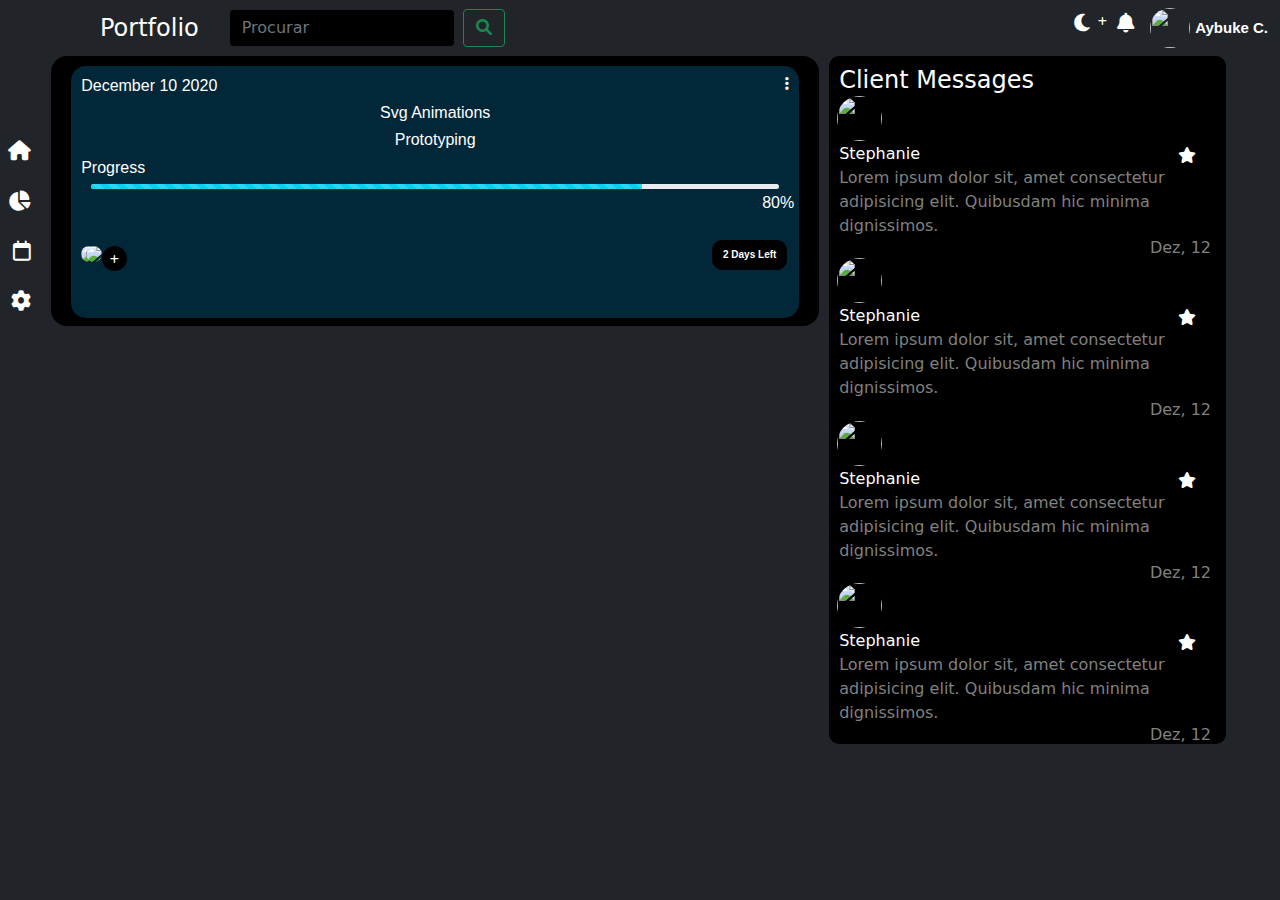
==== azul.html @ 4f0dfffb "atividade-pagina" ====
<!DOCTYPE html>
<html lang="pt-BR">
<head>
    <link rel="stylesheet" href="https://cdnjs.cloudflare.com/ajax/libs/font-awesome/6.0.0/css/all.min.css">
    <link rel="stylesheet" href="css/bootstrap.css">
    <link rel="stylesheet" href="css/estiloazul.css">
    <meta charset="UTF-8">
    <meta http-equiv="X-UA-Compatible" content="IE=edge">
    <meta name="viewport" content="width=device-width, initial-scale=1.0">
    <title>Exercicio</title>
</head>
<body>
    <nav id="cabecalho-dois" class="navbar navbar-dark bg-dark">
        <form class="d-flex">
            <h4 id="port">Portfolio</h4>
            <input class="form-control me-2" type="search" placeholder="Procurar" aria-label="Procurar">
            <button class="btn btn-outline-success" type="submit"><font style="vertical-align: inherit;"><font style="vertical-align: inherit;"><i class="fas fa-search"></i></font></font></button>
        </form>
        <ul class="nav justify-content-end">
            <li class="nav-item">
                <a class="nav-link-esquerda" href="#"><i class="fas fa-moon"></i></a>
            </li>
            <li class="nav-item">
                <a class="nav-link-meio-meio" href="#"><i class="fas fa-plus"></i></a>
            </li>
            <li class="nav-item">
              <a class="nav-link-direita" href="#"><i class="fas fa-bell"></i></a>
            </li>
            <li id="perfil" class="nav-item">
                <img id="imagem-portfolio" src="https://amascoteria.com.br/wp-content/uploads/2019/11/mascote-personagem-3d-Abor_Expressao_8-600x600.jpg">
              <a class="nav-link-name">Aybuke C.</a>
            </li>
          </ul>
      </nav>
    <div id="geral-centro">
        <div id="cabecalho">
            <a class="nav-link-primeiro" href="index.html"><i class="fas fa-home"></i></a>
            <a class="nav-link-meio" href="#"><i class="fas fa-chart-pie"></i></a>
            <a class="nav-link-meio" href="#"><i class="far fa-calendar"></i></a>
            <a class="nav-link-meio" href="#"><i class="fas fa-cog"></i></a>
        </div>
    <div id="geral_meio">
            <div id="geral-blocos">
                <a href="azul.html">
                <div id="bloco-azul">
                    <div id="december">
                        <h6>December 10 2020</h6>
                        <i class="fa-solid fa-ellipsis-vertical"></i>
                    </div>
                    <div id="WP">
                        <h6>Svg Animations</h6>
                        <h6>Prototyping</h6>
                    </div>
                    <div>
                        <h6 id="progress">Progress</h6>
                        <div class="progress">
                            <div id="bar" class="progress-bar-azul progress-bar-striped progress-bar-animated" role="progressbar" aria-valuenow="75" aria-valuemin="0" aria-valuemax="100" style="width: 80%"></div>
                        </div>
                        <h6 id="porcentagem">80%</h6>
                    </div>
                    <div id="input-bloco">
                        <img id="imagem-bloco" src="https://amascoteria.com.br/wp-content/uploads/2019/11/mascote-personagem-3d-Abor_Expressao_8-600x600.jpg">
                        <img id="imagem-bloco-dois" src="https://amascoteria.com.br/wp-content/uploads/2019/11/mascote-personagem-3d-Abor_Expressao_8-600x600.jpg">
                        <a class="emote-bloco" href="#"><i class="fas fa-plus"></i></a>
                    </div>
                        <div id="botao">
                            <input id="botao-bloco" type="button" value="2 Days Left">
                        </div>
                    </div>
                </a>
            </div>
        </div>
        <div id="direito">
            <div>
                <h4 id="client">Client Messages</h4>
            </div>
            <div id="comentario-um">
                <img id="imagem-direito" src="https://amascoteria.com.br/wp-content/uploads/2019/11/mascote-personagem-3d-Abor_Expressao_8-600x600.jpg"> 
                <div id="stepmais">
                    <div>
                        <h6 id="step">Stephanie</h6> 
                    </div>
                    <div>
                        <i id="estrela" class="fas fa-star"></i>
                    </div>
                </div>
                <p>Lorem ipsum dolor sit, amet consectetur adipisicing elit. Quibusdam hic minima dignissimos.</p>
                <h6 id="dez">Dez, 12</h6>
            </div>
            <div id="comentario-um">
                <img id="imagem-direito" src="https://amascoteria.com.br/wp-content/uploads/2019/11/mascote-personagem-3d-Abor_Expressao_8-600x600.jpg"> 
                <div id="stepmais">
                    <div>
                        <h6 id="step">Stephanie</h6> 
                    </div>
                    <div>
                        <i id="estrela" class="fas fa-star"></i>
                    </div>
                </div>
                <p>Lorem ipsum dolor sit, amet consectetur adipisicing elit. Quibusdam hic minima dignissimos.</p>
                <h6 id="dez">Dez, 12</h6>
            </div>
            <div id="comentario-um">
                <img id="imagem-direito" src="https://amascoteria.com.br/wp-content/uploads/2019/11/mascote-personagem-3d-Abor_Expressao_8-600x600.jpg"> 
                <div id="stepmais">
                    <div>
                        <h6 id="step">Stephanie</h6> 
                    </div>
                    <div>
                        <i id="estrela" class="fas fa-star"></i>
                    </div>
                </div>
                <p>Lorem ipsum dolor sit, amet consectetur adipisicing elit. Quibusdam hic minima dignissimos.</p>
                <h6 id="dez">Dez, 12</h6>
            </div>
            <div id="comentario-um">
                <img id="imagem-direito" src="https://amascoteria.com.br/wp-content/uploads/2019/11/mascote-personagem-3d-Abor_Expressao_8-600x600.jpg"> 
                <div id="stepmais">
                    <div>
                        <h6 id="step">Stephanie</h6> 
                    </div>
                    <div>
                        <i id="estrela" class="fas fa-star"></i>
                    </div>
                </div>
                <p>Lorem ipsum dolor sit, amet consectetur adipisicing elit. Quibusdam hic minima dignissimos.</p>
                <h6 id="dez">Dez, 12</h6>
            </div>
        </div>
    </div>
</body>
</html>
---- css/estiloazul.css ----
*{
    padding: 0;
    margin: 0;
}

body {
    background-color: #212529;
}

#cabecalho {
    background: #212529;
    display: flex;
    flex-direction: column;
    flex-wrap: nowrap;
    align-items: flex-end;
    width: 5%;
    /* height: 94.1vh; */
}
.nav-link-meio {
    color:white;
    font-size: 20px;
    margin: 10px 20px 10px 0px;
}

.nav-link-primeiro {
    color:white;
    font-size: 20px;
    margin: 80px 20px 10px 0px;
}

#port{
    color: white;
    margin: 0px 30px 0px 100px;
    display: flex;
    align-items: center;
}

.form-control {
    display: block;
    width: 100%;
    padding: 0.375rem 0.75rem;
    font-size: 1rem;
    font-weight: 400;
    line-height: 1.5;
    color: #ffffff;
    background-color: #000000;
    background-clip: padding-box;
    border: 1px solid #212529;
    -webkit-appearance: none;
    -moz-appearance: none;
    appearance: none;
    border-radius: 0.25rem;
    transition: border-color .15s ease-in-out,box-shadow .15s ease-in-out;
}

.nav-link-esquerda{
    color: white !important;
    font-size: 20px;
    margin: 0px 5px 0px 0px;
}

.nav-link-meio-meio {
    color: white !important;
    font-size: 10px;
    margin: 0px 10px 0px 0px;
}

.nav-link-direita {
    color: white !important;
    font-size: 20px;
    margin: 0px 15px 0px 0px;
}

#imagem-portfolio{
    border-radius: 50px;
    width: 40px;
    height: 40px;
}

a {
    color: white;
    text-decoration: inherit;
    font-size: 15px;
    font-family: arial;
    font-weight: 600;
    /* margin: 0px 12px 0px 0px; */
}

#perfil{
    margin: 0px 12px 0px 0px;
}

#PD {
    display: flex;
    justify-content: space-between;
}

#geral-centro{
    display: flex;
}

#geral_meio {
    background-color: black;
    color: white;
    width: 70%;
    height: 30vh;
    border-radius: 16px;
    padding: 10px;
}

#centro{
    display: flex;
    margin: 10px 10px 10px 10px;
}

#IPT{
    margin: 0px 15px 0px 0px;
}

#UPC{
    margin: 0px 15px 0px 0px;
}

#TPS{
    margin: 0px 10px 0px 0px;
}

#bloco-azul {
    background-color: rgba(4, 100, 145, 0.39);
    border-radius: 15px;
    width: 100%;
    height: 28vh;
    margin: 0px 10px 0px 10px;
}

.progress-bar-azul {
    display: flex;
    flex-direction: column;
    justify-content: center;
    overflow: hidden;
    color: #fff;
    text-align: center;
    white-space: nowrap;
    background-color: #08cef1;
    transition: width .6s ease;
}

#WP {
    display: flex;
    flex-direction: column;
    flex-wrap: nowrap;
    align-content: center;
    justify-content: center;
    align-items: center;
}

.progress {
    display: flex;
    height: 0.3rem;
    overflow: hidden;
    font-size: .75rem;
    background-color: #e9ecef;
    border-radius: 0.25rem;
    margin: 0px 20px 0px 20px;
}



#geral-blocos {
    display: flex;
    flex-wrap: wrap;
    flex-direction: row;
}

#progress{
    margin: 0px 0px 7px 10px;
}

#porcentagem {
    display: flex;
    justify-content: flex-end;
    margin: 4px 5px 34px 0px;
}

#december{
    display: flex;
    justify-content: space-between;
    margin: 10px 10px 0px 10px;
}

#imagem-bloco {
    width: 30px;
    border-radius: 50px;
    margin: 0px -15px 10px 10px;
}

#imagem-bloco-dois {
    width: 30px;
    border-radius: 50px;
    margin: 0px 0px 10px 0px;
}

#input-bloco{
    display: flex;
    align-items: center;
    align-content: center;
    flex-wrap: nowrap;
}

.emote-bloco{
    background: black;
    border-radius: 50px;
    width: 25px;
    height: 25px;
    display: flex;
    justify-content: center;
    align-items: center;
    font-size: 10px;
}

#botao {
    display: flex;
    flex-direction: row;
    justify-content: flex-end;
    margin: -32px 12px 10px 0px;
}

#botao-bloco{
    background-color: black;
    color: white;
    border: solid 1px black;
    border-radius: 10px;
    font-size: 10px;
    font-family: arial;
    font-weight: 600;
    width: 75px;
    height: 30px;
    display: flex;
    justify-content: center;
}

#icones-december{
    display: flex;
    justify-content: space-evenly;
    flex-direction: row;
}

#direito{
    background-color: black;
    margin: 0px 0px 0px 10px;
    border-radius: 10px;
    width: 23%;
}

#client{
    color: white;
    margin: 10px 0px 0px 10px;
}

#step{
    color: white;
}

#estrela{
    color: white;
}

#stepmais {
    display: flex;
    justify-content: space-between;
    flex-direction: row;
    width: 86%;
}

p {
    color: gray;
    margin: -25px 0px 0px 55px;
}

#imagem-direito {
    width: 45px;
    height: 45px;
    border-radius: 50px;
    margin: 1px 3px 3px 8px;
}

#comentario-um {
    display: flex;
    flex-direction: row;
    flex-wrap: wrap;
    width: 100%;
    margin: 20px 0px 0px 0px;
}

#dez {
    color: grey;
    display: flex;
    justify-content: flex-end;
    flex-wrap: nowrap;
    flex-direction: row;
    width: inherit;
    margin: 0px 15px 0px 0px;
}

@media (max-width: 1450px){
    p {
        color: gray;
        margin: -5px 0px 0px 10px;
    }
    #cabecalho {
        background: #212529;
        display: flex;
        flex-direction: column;
        flex-wrap: nowrap;
        align-items: flex-end;
        width: 4%;
    }
    #stepmais {
        display: flex;
        justify-content: space-between;
        flex-direction: row;
        width: 90%;
        margin: 0px 0px 0px 10px;
    }
    #comentario-um {
        display: flex;
        flex-direction: row;
        flex-wrap: wrap;
        width: 100%;
        margin: 0px 0px 0px 0px;
    }
    #geral_meio {
        background-color: black;
        color: white;
        width: 60%;
        border-radius: 16px;
        padding: 10px;
    }
    #direito {
        background-color: black;
        margin: 0px 0px 0px 10px;
        border-radius: 10px;
        width: 31%;
    }
}

@media (max-width: 1024px){
    p {
        color: gray;
        margin: -5px 0px 0px 10px;
    }
    #cabecalho {
        background: #212529;
        display: flex;
        flex-direction: column;
        flex-wrap: nowrap;
        align-items: flex-end;
        width: 6%;
        /* height: 94.1vh; */
    }
    #port {
        color: white;
        margin: 0px 30px 0px 70px;
        display: flex;
        align-items: center;
    }
    #stepmais {
        display: flex;
        justify-content: space-between;
        flex-direction: row;
        width: 90%;
        margin: 0px 0px 0px 10px;
    }
    #comentario-um {
        display: flex;
        flex-direction: row;
        flex-wrap: wrap;
        width: 100%;
        margin: 0px 0px 0px 0px;
    }
    #geral_meio {
        background-color: black;
        color: white;
        width: 60%;
        border-radius: 16px;
        padding: 10px;
    }
    #direito {
        background-color: black;
        margin: 0px 0px 0px 10px;
        border-radius: 10px;
        width: 29%;
    }
    .navbar {
        position: relative;
        display: flex;
        flex-wrap: wrap;
        align-items: center;
        justify-content: space-around;
        padding-top: 0.5rem;
        padding-bottom: 0.5rem;
    }
}

@media (max-width: 800px){
    #cabecalho {
        background: #212529;
        display: flex;
        flex-direction: column;
        flex-wrap: nowrap;
        align-items: flex-end;
        width: 8%;
        /* height: 94.1vh; */
    }
    #port {
        color: white;
        margin: 0px 30px 0px 70px;
        display: flex;
        align-items: center;
    }
    p {
        color: gray;
        margin: -5px 0px 0px 5px;
    }
    #stepmais {
        display: flex;
        justify-content: space-between;
        flex-direction: row;
        width: 85%;
        margin: 0px 0px 0px 10px;
    }
    #direito {
        background-color: black;
        margin: 0px 0px 0px 10px;
        border-radius: 10px;
        width: 27%;
    }   
}

@media (max-width: 425px){
    #direito {
        background-color: black;
        margin: 5px 0px 0px 0px;
        border-radius: 10px;
        width: 80%;
    }
    #geral-centro {
        display: flex;
        flex-direction: column;
        align-items: center;
    }
    #stepmais {
        display: flex;
        justify-content: space-between;
        flex-direction: row;
        width: 90%;
        margin: 0px 0px 0px 10px;
    }    
    #geral_meio {
        background-color: black;
        color: white;
        width: 80%;
        border-radius: 16px;
        padding: 10px;
    }
    #cabecalho {
        background: #212529;
        display: flex;
        flex-wrap: nowrap;
        width: 5%;
        /* height: 94.1vh; */
        flex-direction: row;
        align-items: baseline;
        justify-content: center;
    }
    p {
        color: gray;
        margin: 0px 0px 0px 10px;
    }
    #port {
        color: white;
        margin: 0px 15px 0px 0px;
        display: flex;
        align-items: center;
    }
    #cabecalho-dois{
        display: flex;
        align-content: center;
        justify-content: center;
        align-items: center;
    }
    #centro {
        display: flex;
        margin: 10px 0px 10px 0px;
        justify-content: center;
        flex-direction: column;
        align-items: flex-start;
    }
}
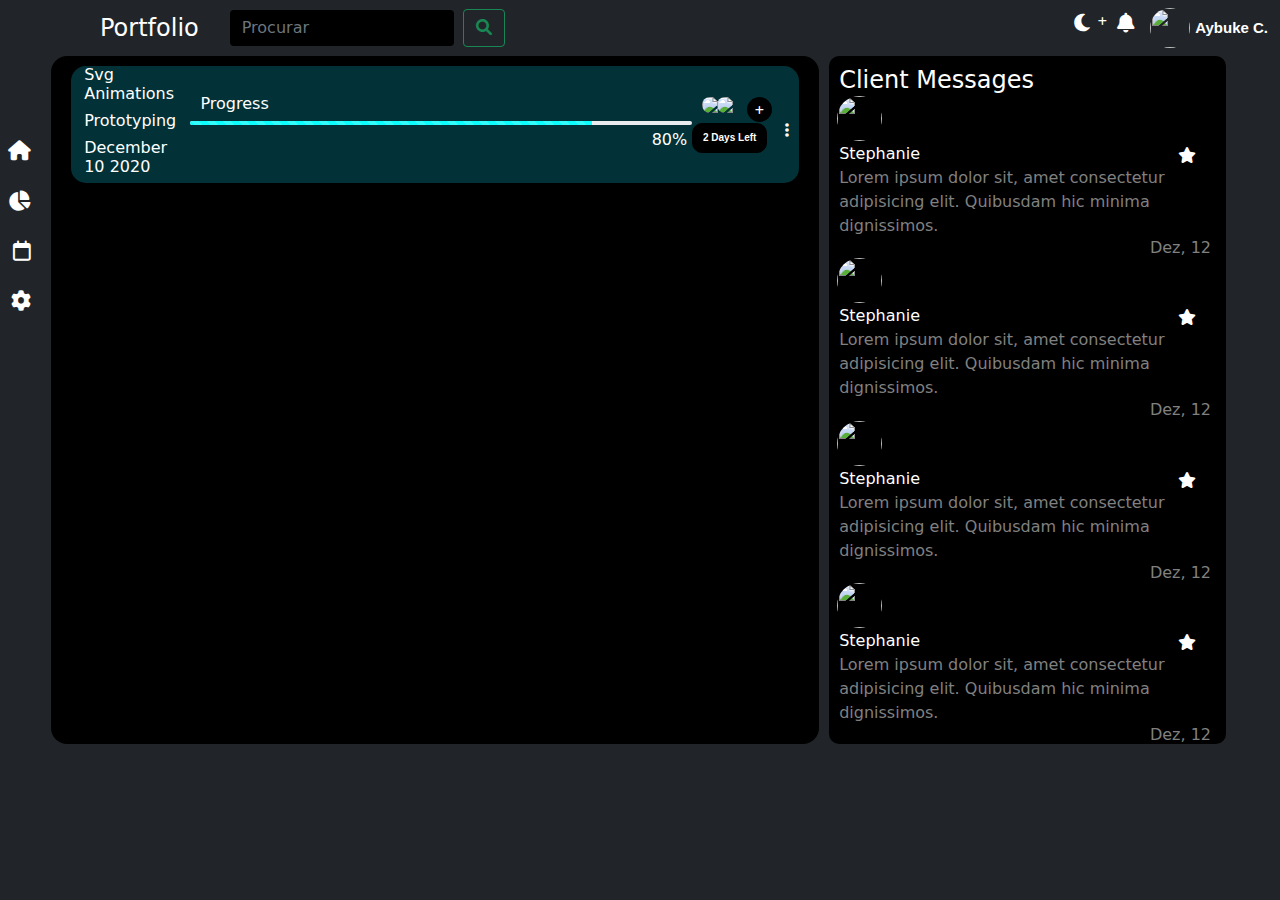
==== commit 461f46dd: "atividade-pagina" ====
--- a/azul.html
+++ b/azul.html
@@ -40,24 +40,21 @@
             <a class="nav-link-meio" href="#"><i class="fas fa-cog"></i></a>
         </div>
     <div id="geral_meio">
-            <div id="geral-blocos">
-                <a href="azul.html">
-                <div id="bloco-azul">
-                    <div id="december">
-                        <h6>December 10 2020</h6>
-                        <i class="fa-solid fa-ellipsis-vertical"></i>
+        <div id="geral-blocos">
+            <div id="bloco-laranja">
+                <div id="WP">
+                    <h6>Svg Animations</h6>
+                    <h6>Prototyping</h6>
+                    <h6>December 10 2020</h6>
+                </div>
+                <div id="geral_progress">
+                    <h6 id="progress">Progress</h6>
+                    <div class="progress">
+                        <div class="progress-bar-laranja progress-bar-striped progress-bar-animated" role="progressbar" aria-valuenow="75" aria-valuemin="0" aria-valuemax="100" style="width: 80%"></div>
                     </div>
-                    <div id="WP">
-                        <h6>Svg Animations</h6>
-                        <h6>Prototyping</h6>
-                    </div>
-                    <div>
-                        <h6 id="progress">Progress</h6>
-                        <div class="progress">
-                            <div id="bar" class="progress-bar-azul progress-bar-striped progress-bar-animated" role="progressbar" aria-valuenow="75" aria-valuemin="0" aria-valuemax="100" style="width: 80%"></div>
-                        </div>
-                        <h6 id="porcentagem">80%</h6>
-                    </div>
+                    <h6 id="porcentagem">80%</h6>
+                </div>
+                <div>
                     <div id="input-bloco">
                         <img id="imagem-bloco" src="https://amascoteria.com.br/wp-content/uploads/2019/11/mascote-personagem-3d-Abor_Expressao_8-600x600.jpg">
                         <img id="imagem-bloco-dois" src="https://amascoteria.com.br/wp-content/uploads/2019/11/mascote-personagem-3d-Abor_Expressao_8-600x600.jpg">
@@ -67,7 +64,10 @@
                             <input id="botao-bloco" type="button" value="2 Days Left">
                         </div>
                     </div>
-                </a>
+                    <div id="december">
+                        <i class="fa-solid fa-ellipsis-vertical"></i>
+                    </div>
+                </div>
             </div>
         </div>
         <div id="direito">
--- a/css/estiloazul.css
+++ b/css/estiloazul.css
@@ -1,3 +1,4 @@
+
 *{
     padding: 0;
     margin: 0;
@@ -103,7 +104,6 @@
     background-color: black;
     color: white;
     width: 70%;
-    height: 30vh;
     border-radius: 16px;
     padding: 10px;
 }
@@ -125,15 +125,18 @@
     margin: 0px 10px 0px 0px;
 }
 
-#bloco-azul {
-    background-color: rgba(4, 100, 145, 0.39);
+#bloco-laranja {
+    background-color: rgba(4, 129, 145, 0.39);
     border-radius: 15px;
     width: 100%;
-    height: 28vh;
+    height: 13vh;
     margin: 0px 10px 0px 10px;
-}
-
-.progress-bar-azul {
+    display: flex;
+    flex-direction: row;
+    align-items: center;
+}
+
+.progress-bar-laranja {
     display: flex;
     flex-direction: column;
     justify-content: center;
@@ -141,17 +144,16 @@
     color: #fff;
     text-align: center;
     white-space: nowrap;
-    background-color: #08cef1;
+    background-color: #0dfdfd;
     transition: width .6s ease;
 }
 
 #WP {
     display: flex;
+    flex-wrap: nowrap;
+    align-items: flex-start;
     flex-direction: column;
-    flex-wrap: nowrap;
-    align-content: center;
-    justify-content: center;
-    align-items: center;
+    margin: 0px 0px 0px 13px;
 }
 
 .progress {
@@ -161,10 +163,12 @@
     font-size: .75rem;
     background-color: #e9ecef;
     border-radius: 0.25rem;
-    margin: 0px 20px 0px 20px;
-}
-
-
+    margin: 0px 0px 0px 0px;
+}
+
+#geral_progress{
+    width: 100%;
+}
 
 #geral-blocos {
     display: flex;
@@ -179,12 +183,12 @@
 #porcentagem {
     display: flex;
     justify-content: flex-end;
-    margin: 4px 5px 34px 0px;
-}
-
-#december{
-    display: flex;
-    justify-content: space-between;
+    margin: 5px 5px 5px 0px;
+}
+
+#december {
+    display: flex;
+    justify-content: flex-end;
     margin: 10px 10px 0px 10px;
 }
 
@@ -220,9 +224,7 @@
 
 #botao {
     display: flex;
-    flex-direction: row;
-    justify-content: flex-end;
-    margin: -32px 12px 10px 0px;
+    margin: 0px 8px 0px 0px;
 }
 
 #botao-bloco{
@@ -292,6 +294,10 @@
     margin: 20px 0px 0px 0px;
 }
 
+#comentario-um:hover {
+    background-color: #4f5052;
+}
+
 #dez {
     color: grey;
     display: flex;
